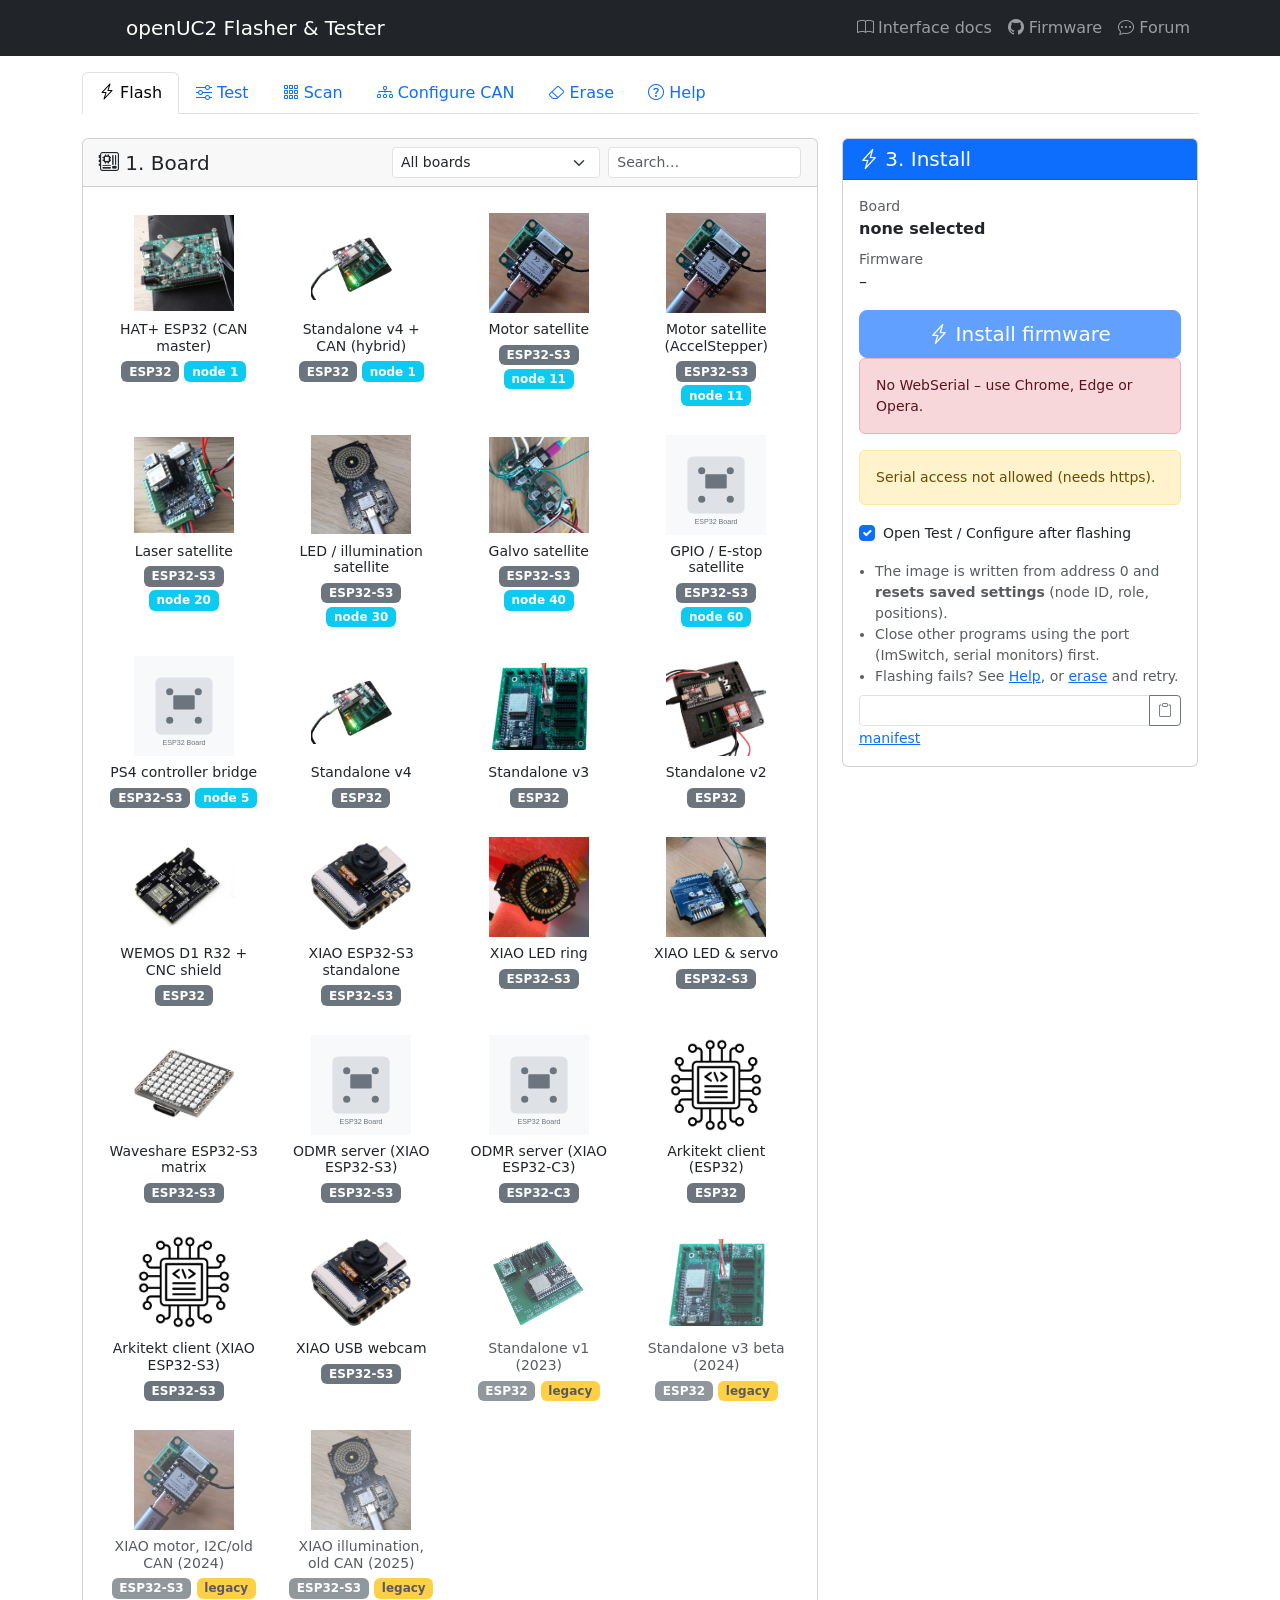
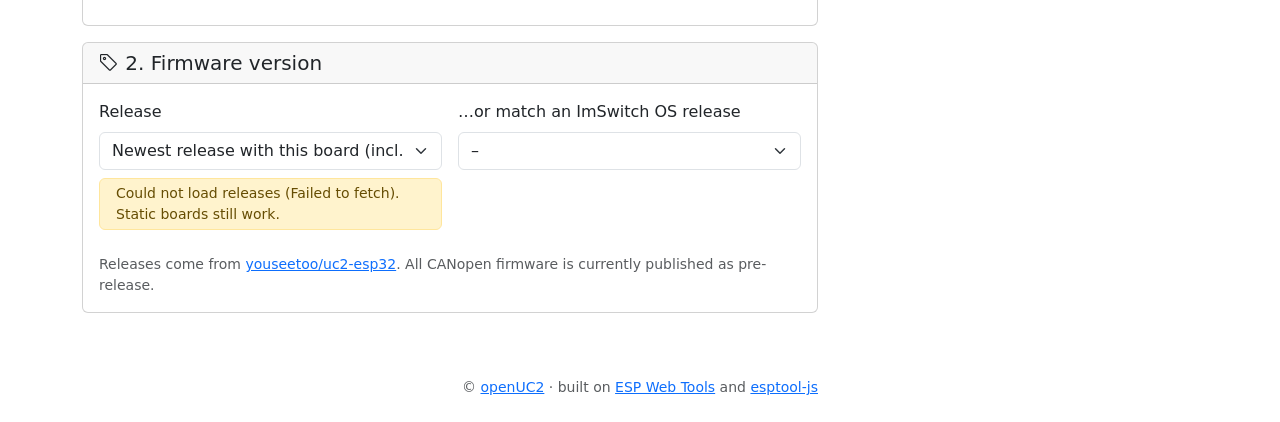
==== index.html @ 7c437701 "add more ui components and buildscript" ====
<!DOCTYPE html>
<html lang="en">
  <head>
    <meta charset="utf-8" />
    <title>UC2 ESP32 Flasher & Tester</title>
    <meta name="description" content="Flash, test and configure UC2 ESP32 boards (standalone, CANopen master and satellites) in the browser." />
    <meta name="viewport" content="width=device-width, initial-scale=1" />
    <link href="https://cdn.jsdelivr.net/npm/bootstrap@5.2.3/dist/css/bootstrap.min.css" rel="stylesheet" />
    <link href="https://cdn.jsdelivr.net/npm/bootstrap-icons@1.10.0/font/bootstrap-icons.css" rel="stylesheet" />
    <link href="css/flasher.css" rel="stylesheet" />

    <!-- ESP Web Tools d(flashing) -->
    <script type="module" src="https://unpkg.com/esp-web-tools@10.0.1/dist/web/install-button.js?module"></script>
    <!-- esptool-js (erase) -->
    <script type="module">
      import * as esptoolJS from 'https://unpkg.com/esptool-js@0.5.0/bundle.js';
      window.Transport = esptoolJS.Transport;
      window.ESPLoader = esptoolJS.ESPLoader;
      window.dispatchEvent(new CustomEvent('esptool-ready'));
    </script>
    <script>
      window.waitForESPTool = (ms = 5000) => new Promise((resolve, reject) => {
        if (window.ESPLoader) return resolve();
        const t = setTimeout(() => reject(new Error('timeout')), ms);
        window.addEventListener('esptool-ready', () => { clearTimeout(t); resolve(); }, { once: true });
      });
    </script>
  </head>
  <body>
    <nav class="navbar navbar-expand-lg navbar-dark bg-dark">
      <div class="container">
        <a class="navbar-brand d-flex align-items-center" href="./">
          <img src="https://docs.openuc2.com/img/Artboard4@4x.png" width="36" alt="" class="me-2" />
          openUC2 Flasher &amp; Tester
        </a>
        <button class="navbar-toggler" type="button" data-bs-toggle="collapse" data-bs-target="#navbarNav" aria-label="Toggle navigation">
          <span class="navbar-toggler-icon"></span>
        </button>
        <div class="collapse navbar-collapse" id="navbarNav">
          <ul class="navbar-nav ms-auto">
            <li class="nav-item"><a class="nav-link" href="https://docs.openuc2.com/dev/sw/interface/" target="_blank"><i class="bi bi-book"></i> Interface docs</a></li>
            <li class="nav-item"><a class="nav-link" href="https://github.com/youseetoo/uc2-esp32" target="_blank"><i class="bi bi-github"></i> Firmware</a></li>
            <li class="nav-item"><a class="nav-link" href="https://openuc2.discourse.group" target="_blank"><i class="bi bi-chat-dots"></i> Forum</a></li>
          </ul>
        </div>
      </div>
    </nav>

    <div class="container my-3">
      <div id="browserWarning" class="alert alert-warning hidden">
        <i class="bi bi-exclamation-triangle"></i> This browser has no WebSerial. Use Chrome, Edge or Opera on a desktop.
      </div>
      <div id="imswitchWarning" class="alert alert-danger hidden"></div>
      <div id="postFlashBanner" class="alert alert-success alert-dismissible hidden">
        <i class="bi bi-check-circle-fill"></i> <strong>Flashed.</strong> Click <em>Connect</em> to test the board or set its CAN node ID.
        <button type="button" class="btn-close" data-bs-dismiss="alert" aria-label="Close"></button>
      </div>

      <ul class="nav nav-tabs" id="mainTabs" role="tablist">
        <li class="nav-item"><button class="nav-link active" id="flash-tab" data-bs-toggle="tab" data-bs-target="#flash-pane" type="button"><i class="bi bi-lightning-charge"></i> Flash</button></li>
        <li class="nav-item server-only"><button class="nav-link" id="microscope-tab" data-bs-toggle="tab" data-bs-target="#microscope-pane" type="button"><i class="bi bi-hdd-network"></i> Microscope</button></li>
        <li class="nav-item"><button class="nav-link" id="test-tab" data-bs-toggle="tab" data-bs-target="#test-pane" type="button"><i class="bi bi-sliders"></i> Test</button></li>
        <li class="nav-item"><button class="nav-link" id="scan-tab" data-bs-toggle="tab" data-bs-target="#scan-pane" type="button"><i class="bi bi-grid-3x3-gap"></i> Scan</button></li>
        <li class="nav-item"><button class="nav-link" id="configure-tab" data-bs-toggle="tab" data-bs-target="#configure-pane" type="button"><i class="bi bi-diagram-3"></i> Configure CAN</button></li>
        <li class="nav-item webserial-only"><button class="nav-link" id="erase-tab" data-bs-toggle="tab" data-bs-target="#erase-pane" type="button"><i class="bi bi-eraser"></i> Erase</button></li>
        <li class="nav-item"><button class="nav-link" id="help-tab" data-bs-toggle="tab" data-bs-target="#help-pane" type="button"><i class="bi bi-question-circle"></i> Help</button></li>
      </ul>

      <div class="tab-content">
        <!-- ═══════════════ FLASH ═══════════════ -->
        <div class="tab-pane fade show active" id="flash-pane" role="tabpanel">
          <div class="row g-4">
            <div class="col-lg-8">
              <div class="card mb-3">
                <div class="card-header d-flex flex-wrap gap-2 align-items-center justify-content-between">
                  <h5 class="mb-0"><i class="bi bi-motherboard"></i> 1. Board</h5>
                  <div class="d-flex gap-2">
                    <select id="boardCategory" class="form-select form-select-sm" aria-label="Category"><option value="all">All boards</option></select>
                    <input type="search" id="boardSearch" class="form-control form-control-sm" placeholder="Search…" aria-label="Search boards" />
                  </div>
                </div>
                <div class="card-body">
                  <div class="row row-cols-2 row-cols-md-3 row-cols-xl-4 g-2" id="boardGrid"></div>
                </div>
              </div>
              <div class="card mb-3 hidden" id="boardInfoCard"><div class="card-body" id="boardInfo"></div></div>
              <div class="card">
                <div class="card-header"><h5 class="mb-0"><i class="bi bi-tag"></i> 2. Firmware version</h5></div>
                <div class="card-body">
                  <div class="row g-3">
                    <div class="col-md-6">
                      <label for="releaseSelect" class="form-label">Release</label>
                      <select id="releaseSelect" class="form-select">
                        <option value="auto">Newest release with this board (incl. pre-releases)</option>
                        <option value="stable">Newest stable release</option>
                      </select>
                      <small id="loadingReleases" class="text-muted"><span class="spinner-border spinner-border-sm"></span> loading releases…</small>
                      <div id="releaseError" class="alert alert-warning py-1 mt-2 small hidden"></div>
                    </div>
                    <div class="col-md-6">
                      <label for="imswitchSelect" class="form-label">…or match an ImSwitch OS release</label>
                      <select id="imswitchSelect" class="form-select"><option value="">–</option></select>
                      <small id="imswitchNote" class="text-muted"></small>
                    </div>
                  </div>
                  <p class="small text-muted mt-2 mb-0">Releases come from <a href="https://github.com/youseetoo/uc2-esp32/releases" target="_blank">youseetoo/uc2-esp32</a>. All CANopen firmware is currently published as pre-release.</p>
                </div>
              </div>
            </div>

            <div class="col-lg-4">
              <div class="card sticky-top" style="top: 1rem">
                <div class="card-header bg-primary text-white"><h5 class="mb-0"><i class="bi bi-lightning-charge"></i> 3. Install</h5></div>
                <div class="card-body">
                  <div class="small text-muted">Board</div>
                  <div id="selectedBoardName" class="fw-bold">none selected</div>
                  <div class="small text-muted mb-2" id="selectedBoardChip"></div>
                  <div class="small text-muted">Firmware</div>
                  <div id="resolvedRelease" class="mb-3">–</div>
                  <div class="server-only">
                    <label for="flashPort" class="form-label small text-muted mb-0">Serial port on the microscope</label>
                    <select id="flashPort" class="form-select form-select-sm mb-2"></select>
                    <div class="form-check small mb-2">
                      <input class="form-check-input" type="checkbox" id="flashErase" />
                      <label class="form-check-label" for="flashErase">Erase the chip first</label>
                    </div>
                    <button id="serverFlashBtn" class="btn btn-primary btn-lg w-100" disabled><i class="bi bi-lightning-charge"></i> Install firmware</button>
                    <div class="progress mt-2" style="height: 6px"><div class="progress-bar" id="serverFlashBar" style="width: 0%"></div></div>
                    <div class="small mt-1 text-break" id="serverFlashMsg"></div>
                  </div>
                  <esp-web-install-button id="installButton" class="webserial-only">
                    <button slot="activate" class="btn btn-primary btn-lg w-100" disabled><i class="bi bi-lightning-charge"></i> Install firmware</button>
                    <span slot="unsupported"><div class="alert alert-danger small">No WebSerial – use Chrome, Edge or Opera.</div></span>
                    <span slot="not-allowed"><div class="alert alert-warning small">Serial access not allowed (needs https).</div></span>
                  </esp-web-install-button>
                  <div id="firmwareWarning" class="alert alert-warning py-2 mt-2 small hidden">
                    <i class="bi bi-exclamation-triangle"></i> This board is not in the selected release. Pick another release or "newest release with this board".
                  </div>
                  <div class="form-check mt-3">
                    <input class="form-check-input" type="checkbox" id="postFlashTest" checked />
                    <label class="form-check-label small" for="postFlashTest">Open Test / Configure after flashing</label>
                  </div>
                  <ul class="small text-muted mt-3 ps-3 mb-2">
                    <li>The image is written from address 0 and <strong>resets saved settings</strong> (node ID, role, positions).</li>
                    <li>Close other programs using the port (ImSwitch, serial monitors) first.</li>
                    <li>Flashing fails? See <a href="#" data-goto="help">Help</a>, or <a href="#" data-goto="erase">erase</a> and retry.</li>
                  </ul>
                  <div class="input-group input-group-sm">
                    <input type="text" class="form-control" id="directLink" readonly aria-label="Direct link" />
                    <button class="btn btn-outline-secondary" type="button" id="copyLinkBtn" title="Copy link"><i class="bi bi-clipboard"></i></button>
                  </div>
                  <a id="manifestLink" href="#" target="_blank" class="small">manifest</a>
                </div>
              </div>
            </div>
          </div>
        </div>

        <!-- ═══════════════ MICROSCOPE (served by server/server.py only) ═══════════════ -->
        <div class="tab-pane fade" id="microscope-pane" role="tabpanel">
          <div class="row g-4">
            <div class="col-lg-7">
              <div class="card mb-3">
                <div class="card-header"><h5 class="mb-0"><i class="bi bi-box-seam"></i> Firmware source</h5></div>
                <div class="card-body">
                  <p class="mb-2">Images come from <strong id="mSource">–</strong></p>
                  <div class="d-flex flex-wrap gap-2 align-items-center">
                    <button class="btn btn-sm btn-outline-primary" id="mUsePallet">Firmware pallet on the microscope</button>
                    <span class="text-muted small">or</span>
                    <select id="mRelease" class="form-select form-select-sm" style="max-width: 260px" aria-label="GitHub release"><option value="latest">latest GitHub release</option></select>
                    <button class="btn btn-sm btn-outline-primary" id="mUseRelease">Use release</button>
                  </div>
                  <div class="small mt-2" id="mSourceMsg"></div>
                  <details class="mt-2"><summary class="small">Images (<span id="mFileCount">–</span>)</summary>
                    <div class="table-responsive"><table class="table table-sm small mb-0"><tbody id="mFiles"></tbody></table></div>
                  </details>
                </div>
              </div>

              <div class="card mb-3">
                <div class="card-header"><h5 class="mb-0"><i class="bi bi-arrow-repeat"></i> All boards — check and update</h5></div>
                <div class="card-body">
                  <div class="d-flex flex-wrap gap-2 align-items-center mb-2">
                    <button class="btn btn-sm btn-primary" id="mCheck" data-needs-conn>Check boards</button>
                    <div class="form-check small"><input class="form-check-input" type="checkbox" id="mProbeRange" /><label class="form-check-label" for="mProbeRange">probe ids 1–127 (unrouted boards)</label></div>
                  </div>
                  <div class="small mb-2" id="mCheckMsg">Connect to the CAN master (HAT) first.</div>
                  <div class="table-responsive"><table class="table table-sm small">
                    <thead><tr><th></th><th>Link</th><th>Node</th><th>Type</th><th>Installed</th><th>Available</th><th>Status</th></tr></thead>
                    <tbody id="mBoards"></tbody>
                  </table></div>
                  <div class="d-flex flex-wrap gap-2 align-items-center">
                    <button class="btn btn-sm btn-primary" id="mUpdate">Update selected</button>
                    <button class="btn btn-sm btn-outline-secondary" id="mUpdateCancel">Cancel after current board</button>
                  </div>
                  <div class="small mt-2" id="mUpdateMsg"></div>
                  <div class="table-responsive"><table class="table table-sm small mb-0"><tbody id="mSteps"></tbody></table></div>
                  <p class="small text-muted mt-2 mb-0">CAN nodes first, the USB master last. A board counts as updated only when it reports the new version. Updated motors must be homed again.</p>
                </div>
              </div>

              <div class="card">
                <div class="card-header"><h5 class="mb-0"><i class="bi bi-diagram-3"></i> One CAN node</h5></div>
                <div class="card-body">
                  <div class="d-flex flex-wrap gap-2 align-items-center">
                    <label for="mOtaId" class="small">Node</label>
                    <input type="number" id="mOtaId" class="form-control form-control-sm" style="max-width: 90px" min="1" max="127" />
                    <select id="mOtaFile" class="form-select form-select-sm" style="max-width: 360px" aria-label="Image"><option value="">its own image</option></select>
                    <button class="btn btn-sm btn-primary" id="mOta" data-needs-conn>Flash over CAN</button>
                    <button class="btn btn-sm btn-outline-secondary" id="mOtaCancel">Cancel</button>
                  </div>
                  <div class="progress mt-2" style="height: 6px"><div class="progress-bar" id="mOtaBar" style="width: 0%"></div></div>
                  <div class="small mt-1" id="mOtaMsg"></div>
                </div>
              </div>
            </div>
            <div class="col-lg-5">
              <div class="console-slot mb-3"></div>
              <div class="card">
                <div class="card-header"><h6 class="mb-0">Microscope log</h6></div>
                <div class="card-body p-0"><div class="console-output" id="serverLog" style="max-height: 300px"></div></div>
              </div>
            </div>
          </div>
        </div>

        <!-- ═══════════════ TEST ═══════════════ -->
        <div class="tab-pane fade" id="test-pane" role="tabpanel">
          <div class="row g-4">
            <div class="col-lg-7">
              <div class="card mb-3">
                <div class="card-header"><h5 class="mb-0"><i class="bi bi-info-circle"></i> Board</h5></div>
                <div class="card-body d-flex flex-wrap gap-2">
                  <button class="btn btn-sm btn-outline-primary" id="btnState" data-needs-conn>State / version</button>
                  <button class="btn btn-sm btn-outline-primary" id="btnModules" data-needs-conn>Modules</button>
                  <button class="btn btn-sm btn-outline-primary" id="btnMotorGet" data-needs-conn>Positions</button>
                  <button class="btn btn-sm btn-outline-success" id="btnEnable" data-needs-conn>Drivers on</button>
                  <button class="btn btn-sm btn-outline-secondary" id="btnDisable" data-needs-conn>Drivers off</button>
                  <button class="btn btn-sm btn-outline-secondary" id="btnAutoEnable" data-needs-conn>Auto-enable</button>
                  <button class="btn btn-sm btn-outline-success" id="btnPowerOn" data-needs-conn title="HAT+ only">CAN bus power on</button>
                  <button class="btn btn-sm btn-outline-danger" id="btnPowerOff" data-needs-conn title="HAT+ only">CAN bus power off</button>
                  <button class="btn btn-sm btn-outline-primary" id="btnBtScan" data-needs-conn><i class="bi bi-bluetooth"></i> Pair PS4</button>
                  <button class="btn btn-sm btn-outline-danger" id="btnRestart" data-needs-conn>Reboot</button>
                </div>
              </div>

              <div class="card mb-3">
                <div class="card-header"><h5 class="mb-0"><i class="bi bi-arrows-move"></i> Motors</h5></div>
                <div class="card-body">
                  <div class="row g-2 mb-2 small">
                    <div class="col-4"><label class="form-label mb-0" for="motorSpeed">Speed (steps/s)</label><input type="number" class="form-control form-control-sm" id="motorSpeed" value="20000" /></div>
                    <div class="col-4"><label class="form-label mb-0" for="motorAccel">Acceleration (0 = keep)</label><input type="number" class="form-control form-control-sm" id="motorAccel" value="0" /></div>
                    <div class="col-4"><label class="form-label mb-0" for="jogSpeed">Jog speed</label><input type="number" class="form-control form-control-sm" id="jogSpeed" value="5000" /></div>
                  </div>
                  <div class="form-check form-switch small mb-1">
                    <input class="form-check-input" type="checkbox" id="showExtIds" />
                    <label class="form-check-label" for="showExtIds">show CAN ids: motors 4–7, lasers 5–7 (e.g. standalone v4 satellite)</label>
                  </div>
                  <div class="table-responsive">
                    <table class="table table-sm mb-2">
                      <thead class="small"><tr><th>Axis</th><th>Steps</th><th>Move</th><th>Jog</th><th>Stop / home</th><th>Position</th></tr></thead>
                      <tbody id="motorRows"></tbody>
                    </table>
                  </div>
                  <details>
                    <summary class="small">Homing parameters</summary>
                    <div class="row g-2 mt-1 small">
                      <div class="col-4"><label class="form-label mb-0" for="homeTimeout">Timeout (ms)</label><input type="number" class="form-control form-control-sm" id="homeTimeout" value="20000" /></div>
                      <div class="col-4"><label class="form-label mb-0" for="homeSpeed">Speed</label><input type="number" class="form-control form-control-sm" id="homeSpeed" value="15000" /></div>
                      <div class="col-4"><label class="form-label mb-0" for="homeDirection">Direction</label>
                        <select class="form-select form-select-sm" id="homeDirection"><option value="-1">−1</option><option value="1">+1</option></select></div>
                      <div class="col-4"><label class="form-label mb-0" for="homePolarity">Endstop</label>
                        <select class="form-select form-select-sm" id="homePolarity"><option value="-1">keep configured</option><option value="0">normally open</option><option value="1">normally closed</option></select></div>
                      <div class="col-4"><label class="form-label mb-0" for="homeRelease">Release steps (CAN axes)</label><input type="number" class="form-control form-control-sm" id="homeRelease" value="0" /></div>
                      <div class="col-4 d-flex align-items-end"><div class="form-check"><input class="form-check-input" type="checkbox" id="homeHard" /><label class="form-check-label" for="homeHard">Hard homing</label></div></div>
                    </div>
                  </details>
                </div>
              </div>

              <div class="card mb-3">
                <div class="card-header d-flex justify-content-between align-items-center">
                  <h5 class="mb-0"><i class="bi bi-brightness-high"></i> Lasers (<code>/laser_act</code>)</h5>
                  <div class="input-group input-group-sm" style="max-width: 190px">
                    <span class="input-group-text">max</span>
                    <select class="form-select" id="laserMax"><option value="1023">1023 (local)</option><option value="65535">65535 (CAN)</option></select>
                  </div>
                </div>
                <div class="card-body" id="laserRows"></div>
              </div>

              <div class="card mb-3">
                <div class="card-header"><h5 class="mb-0"><i class="bi bi-grid-3x3"></i> LED array (<code>/ledarr_act</code>)</h5></div>
                <div class="card-body">
                  <div class="d-flex flex-wrap gap-2 align-items-center mb-2">
                    <input type="color" class="form-control form-control-color" id="ledColor" value="#ffffff" title="Colour" />
                    <button class="btn btn-sm btn-success" id="ledFill" data-needs-conn>Fill</button>
                    <button class="btn btn-sm btn-outline-danger" id="ledOff" data-needs-conn>Off</button>
                    <button class="btn btn-sm btn-outline-primary" data-led-half="left" data-needs-conn>Left</button>
                    <button class="btn btn-sm btn-outline-primary" data-led-half="right" data-needs-conn>Right</button>
                    <button class="btn btn-sm btn-outline-primary" data-led-half="top" data-needs-conn>Top</button>
                    <button class="btn btn-sm btn-outline-primary" data-led-half="bottom" data-needs-conn>Bottom</button>
                    <div class="input-group input-group-sm" style="max-width: 160px">
                      <span class="input-group-text">ring r</span>
                      <input type="number" class="form-control" id="ledRadius" value="3" min="1" max="8" />
                      <button class="btn btn-outline-info" id="ledRing" data-needs-conn>Ring</button>
                    </div>
                  </div>
                  <div class="small text-muted mb-1">Single pixels (8×8)</div>
                  <div class="led-matrix-grid" id="ledMatrix"></div>
                </div>
              </div>

              <div class="card mb-3">
                <div class="card-header"><h5 class="mb-0"><i class="bi bi-cpu"></i> TMC2209 (<code>/tmc_act</code>)</h5></div>
                <div class="card-body">
                  <div class="row g-2 small">
                    <div class="col-3"><label class="form-label mb-0" for="tmcAxis">Driver</label>
                      <select class="form-select form-select-sm" id="tmcAxis"><option value="0">0 / A</option><option value="1" selected>1 / X</option><option value="2">2 / Y</option><option value="3">3 / Z</option></select></div>
                    <div class="col-3"><label class="form-label mb-0" for="tmcMsteps">Microsteps</label><input type="number" class="form-control form-control-sm" id="tmcMsteps" value="16" /></div>
                    <div class="col-3"><label class="form-label mb-0" for="tmcRms">RMS current (mA)</label><input type="number" class="form-control form-control-sm" id="tmcRms" value="600" /></div>
                    <div class="col-3"><label class="form-label mb-0" for="tmcSgthrs">SGTHRS</label><input type="number" class="form-control form-control-sm" id="tmcSgthrs" value="0" /></div>
                    <div class="col-3"><label class="form-label mb-0" for="tmcSemin">SEMIN</label><input type="number" class="form-control form-control-sm" id="tmcSemin" value="0" /></div>
                    <div class="col-3"><label class="form-label mb-0" for="tmcSemax">SEMAX</label><input type="number" class="form-control form-control-sm" id="tmcSemax" value="0" /></div>
                    <div class="col-3"><label class="form-label mb-0" for="tmcBlank">Blank time</label><input type="number" class="form-control form-control-sm" id="tmcBlank" value="0" /></div>
                    <div class="col-3"><label class="form-label mb-0" for="tmcToff">TOFF</label><input type="number" class="form-control form-control-sm" id="tmcToff" value="0" /></div>
                  </div>
                  <div class="small text-muted mt-1">0 = keep current value. Read-back works only for drivers on this board.</div>
                  <button class="btn btn-sm btn-primary mt-2" id="tmcSet" data-needs-conn>Apply</button>
                  <button class="btn btn-sm btn-outline-primary mt-2" id="tmcGet" data-needs-conn>Read</button>
                </div>
              </div>
            </div>
            <div class="col-lg-5"><div class="console-slot sticky-top" style="top: 1rem"></div></div>
          </div>
        </div>

        <!-- ═══════════════ SCAN ═══════════════ -->
        <div class="tab-pane fade" id="scan-pane" role="tabpanel">
          <div class="row g-4">
            <div class="col-lg-7">
              <div class="card mb-3">
                <div class="card-header">
                  <fieldset class="d-flex flex-wrap gap-2 align-items-center">
                    <h5 class="mb-0 me-auto"><i class="bi bi-camera-video"></i> Camera</h5>
                    <select id="scanCamera" class="form-select form-select-sm w-auto" style="max-width: 240px" aria-label="Camera"></select>
                    <select id="scanRes" class="form-select form-select-sm w-auto" aria-label="Resolution">
                      <option>640x480</option><option selected>1280x720</option><option>1920x1080</option><option>2592x1944</option><option>3840x2160</option>
                    </select>
                    <button class="btn btn-sm btn-primary" id="scanCamBtn"><i class="bi bi-camera-video"></i> Start</button>
                  </fieldset>
                </div>
                <div class="card-body p-2">
                  <video id="scanVideo" class="w-100 d-block bg-dark" muted playsinline></video>
                  <div class="small text-muted mt-1" id="scanCamInfo">Pick the USB camera and click Start. Camera names appear once the browser may use a camera.</div>
                </div>
              </div>
              <div class="card mb-3">
                <div class="card-header d-flex align-items-center">
                  <h5 class="mb-0 me-auto"><i class="bi bi-grid-3x3-gap"></i> Mosaic</h5>
                  <button class="btn btn-sm btn-outline-primary" id="scanSavePng"><i class="bi bi-download"></i> PNG</button>
                </div>
                <div class="card-body p-2">
                  <canvas id="scanMosaic" class="w-100 d-block bg-dark" width="0" height="0" style="max-height: 70vh; object-fit: contain"></canvas>
                  <div class="small text-muted mt-1">Tiles placed at their stage positions, no image registration. Changing the pixel size or orientation re-places the last scan, so you can tune them until the seams match.</div>
                </div>
              </div>
            </div>
            <div class="col-lg-5">
              <div class="card mb-3">
                <div class="card-header"><h5 class="mb-0"><i class="bi bi-arrows-move"></i> Stage &amp; scan</h5></div>
                <div class="card-body">
                  <fieldset id="scanSettings">
                    <div class="row g-2 small">
                      <div class="col-3"><label class="form-label mb-0" for="scanUmX">µm/step X</label><input type="number" class="form-control form-control-sm" id="scanUmX" value="0.3125" step="any" /></div>
                      <div class="col-3"><label class="form-label mb-0" for="scanUmY">µm/step Y</label><input type="number" class="form-control form-control-sm" id="scanUmY" value="0.3125" step="any" /></div>
                      <div class="col-3"><label class="form-label mb-0" for="scanSpeed">Speed (steps/s)</label><input type="number" class="form-control form-control-sm" id="scanSpeed" value="15000" /></div>
                      <div class="col-3"><label class="form-label mb-0" for="scanAccel">Accel. (0 = keep)</label><input type="number" class="form-control form-control-sm" id="scanAccel" value="0" /></div>
                    </div>
                    <div class="form-text mt-0">Stepper ids 1 (X) and 2 (Y). A negative µm/step inverts that axis.</div>

                    <h6 class="mt-3 mb-1">Camera ↔ stage</h6>
                    <div class="row g-2 small align-items-end">
                      <div class="col-4"><label class="form-label mb-0" for="scanPx">Pixel size (µm/px)</label><input type="number" class="form-control form-control-sm" id="scanPx" value="1" step="any" /></div>
                      <div class="col-8">
                        <div class="form-check form-check-inline"><input class="form-check-input" type="checkbox" id="scanSwap" /><label class="form-check-label" for="scanSwap">swap X/Y</label></div>
                        <div class="form-check form-check-inline"><input class="form-check-input" type="checkbox" id="scanFlipX" /><label class="form-check-label" for="scanFlipX">flip image x</label></div>
                        <div class="form-check form-check-inline"><input class="form-check-input" type="checkbox" id="scanFlipY" /><label class="form-check-label" for="scanFlipY">flip image y</label></div>
                      </div>
                    </div>
                    <div class="form-text mt-0">Pixel size in the sample plane. <em>Swap</em>: stage X moves the image up/down. <em>Flip</em>: tiles go to the other side along that image axis.</div>

                    <h6 class="mt-3 mb-1">Jog</h6>
                    <div class="d-flex flex-wrap gap-1 align-items-center small">
                      <div class="input-group input-group-sm" style="max-width: 130px"><input type="number" class="form-control" id="scanJogStep" value="500" aria-label="Jog step" /><span class="input-group-text">µm</span></div>
                      <button class="btn btn-sm btn-outline-success" data-needs-conn data-scan-jog="X-">X−</button>
                      <button class="btn btn-sm btn-outline-success" data-needs-conn data-scan-jog="X+">X+</button>
                      <button class="btn btn-sm btn-outline-success" data-needs-conn data-scan-jog="Y-">Y−</button>
                      <button class="btn btn-sm btn-outline-success" data-needs-conn data-scan-jog="Y+">Y+</button>
                      <span class="font-monospace ms-1" id="scanPos">X 0.0 µm · Y 0.0 µm</span>
                    </div>

                    <h6 class="mt-3 mb-1">Grid, centred on the current position</h6>
                    <div class="row g-2 small">
                      <div class="col-3"><label class="form-label mb-0" for="scanNx">Tiles X</label><input type="number" class="form-control form-control-sm" id="scanNx" value="3" min="1" max="100" /></div>
                      <div class="col-3"><label class="form-label mb-0" for="scanNy">Tiles Y</label><input type="number" class="form-control form-control-sm" id="scanNy" value="3" min="1" max="100" /></div>
                      <div class="col-3"><label class="form-label mb-0" for="scanOverlap">Overlap %</label><input type="number" class="form-control form-control-sm" id="scanOverlap" value="25" min="0" max="90" /></div>
                      <div class="col-3"><label class="form-label mb-0" for="scanSettle" title="Wait after each move before the frame is taken: stage vibration and camera latency">Settle (ms)</label><input type="number" class="form-control form-control-sm" id="scanSettle" value="300" min="0" /></div>
                    </div>
                    <div class="small mt-1">
                      <div class="form-check form-check-inline"><input class="form-check-input" type="checkbox" id="scanSnake" checked /><label class="form-check-label" for="scanSnake">snake</label></div>
                      <div class="form-check form-check-inline"><input class="form-check-input" type="checkbox" id="scanReturn" checked /><label class="form-check-label" for="scanReturn">return to start</label></div>
                    </div>
                    <div class="small text-muted" id="scanInfo"></div>

                    <div class="d-flex flex-wrap gap-2 align-items-center mt-3">
                      <button class="btn btn-sm btn-outline-secondary" id="scanFolderBtn"><i class="bi bi-folder2-open"></i> Save tiles to…</button>
                      <span class="small text-muted" id="scanFolder">tiles are not saved</span>
                    </div>
                    <div class="form-text mt-0">Per scan: <code>tiles/*.jpg</code>, <code>tiles.json</code>, <code>scan.json</code> (ImSwitch ShitScope layout), <code>mosaic.png</code> and <code>tiles/TileConfiguration.txt</code> for Fiji › Stitching › Grid/Collection (positions from file).</div>
                  </fieldset>
                  <div class="d-flex gap-2 align-items-center mt-3">
                    <button class="btn btn-primary" id="scanStart" data-needs-conn><i class="bi bi-play-fill"></i> Start scan</button>
                    <button class="btn btn-outline-danger" id="scanStop" disabled><i class="bi bi-stop-fill"></i> Stop after this tile</button>
                  </div>
                  <div class="progress mt-2" style="height: 6px"><div class="progress-bar" id="scanBar" style="width: 0%"></div></div>
                  <div class="small mt-1" id="scanStatus"></div>
                </div>
              </div>
              <div class="console-slot"></div>
            </div>
          </div>
        </div>

        <!-- ═══════════════ CONFIGURE CAN ═══════════════ -->
        <div class="tab-pane fade" id="configure-pane" role="tabpanel">
          <div class="row g-4">
            <div class="col-lg-7">
              <div class="card mb-3">
                <div class="card-header"><h5 class="mb-0"><i class="bi bi-usb-symbol"></i> Connected board</h5></div>
                <div class="card-body">
                  <button class="btn btn-sm btn-outline-primary" id="canRead" data-needs-conn>Read node ID &amp; role</button>
                  <div class="small mt-2"><span id="ownInfo" class="font-monospace">–</span><br /><span id="ownPindef" class="text-muted"></span></div>
                  <hr />
                  <h6>Set this board's node ID</h6>
                  <p class="small text-muted mb-2">For a satellite connected through <strong>its own USB</strong>. Saved in NVS, active immediately. Masters stay at 1.</p>
                  <div class="d-flex flex-wrap gap-1 mb-2" id="nodePresets"></div>
                  <div class="input-group input-group-sm" style="max-width: 260px">
                    <span class="input-group-text">node</span>
                    <input type="number" class="form-control" id="ownNodeId" min="1" max="127" placeholder="1–127" />
                    <button class="btn btn-primary" id="setOwnNodeBtn" data-needs-conn>Set</button>
                  </div>
                  <hr />
                  <h6>Role of this board</h6>
                  <p class="small text-muted mb-2">Saved in NVS, active after the reboot. A standalone v4 becomes a CAN satellite (suggested node 14) that the HAT+ drives.</p>
                  <div class="input-group input-group-sm" style="max-width: 440px">
                    <select class="form-select" id="roleSelect" aria-label="Role">
                      <option value="2">Satellite</option><option value="1">Master</option><option value="0">Standalone</option>
                    </select>
                    <span class="input-group-text">node</span>
                    <input type="number" class="form-control" id="roleNode" value="14" min="1" max="127" />
                    <button class="btn btn-warning" id="roleBtn" data-needs-conn>Save &amp; reboot</button>
                  </div>
                </div>
              </div>

              <div class="card mb-3">
                <div class="card-header d-flex justify-content-between align-items-center">
                  <h5 class="mb-0"><i class="bi bi-diagram-3"></i> Bus (through a master)</h5>
                  <span class="small text-muted" id="scanCount"></span>
                </div>
                <div class="card-body">
                  <div class="d-flex flex-wrap gap-2 align-items-center mb-2">
                    <button class="btn btn-sm btn-primary" id="scanBtn" data-needs-conn><i class="bi bi-radar"></i> Scan</button>
                    <div class="form-check"><input class="form-check-input" type="checkbox" id="probeRange" /><label class="form-check-label small" for="probeRange">probe all IDs (slow)</label></div>
                  </div>
                  <div class="table-responsive">
                    <table class="table table-sm small" id="scanTable">
                      <thead><tr><th>Node</th><th>Type</th><th>Status</th><th>Firmware</th><th>Image</th><th>MAC</th><th></th></tr></thead>
                      <tbody></tbody>
                    </table>
                  </div>
                  <h6 class="mt-3">Change a satellite's node ID</h6>
                  <p class="small text-muted mb-2">Only one node may have the old ID while doing this.</p>
                  <div class="input-group input-group-sm" style="max-width: 360px">
                    <span class="input-group-text">from</span><input type="number" class="form-control" id="remoteTarget" value="11" min="1" max="127" />
                    <span class="input-group-text">to</span><input type="number" class="form-control" id="remoteNew" value="12" min="1" max="127" />
                    <button class="btn btn-primary" id="remoteIdBtn" data-needs-conn>Apply</button>
                  </div>
                </div>
              </div>

              <div class="card mb-3">
                <div class="card-header d-flex justify-content-between align-items-center">
                  <h5 class="mb-0"><i class="bi bi-signpost-split"></i> Routing (on a master)</h5>
                  <button class="btn btn-sm btn-outline-primary" id="routeBtn" data-needs-conn>Read table</button>
                </div>
                <div class="card-body">
                  <p class="small text-muted mb-2">Where each device id goes: a <em>local</em> pin, a CAN node (<em>remote</em>, node + sub-axis), or <em>off</em>. A motor route also sets homing and TMC of that axis. <em>Saved</em> routes survive reboots.</p>
                  <div class="table-responsive" style="max-height: 260px">
                    <table class="table table-sm small" id="routeTable">
                      <thead><tr><th>Type</th><th>Id</th><th>Where</th><th>Node</th><th>Sub</th><th></th></tr></thead>
                      <tbody></tbody>
                    </table>
                  </div>
                  <h6 class="mt-2">Set one route</h6>
                  <div class="row g-2 small align-items-end">
                    <div class="col-3"><label class="form-label mb-0" for="rtType">Type</label>
                      <select class="form-select form-select-sm" id="rtType"><option>MOTOR</option><option>LASER</option><option>LED</option><option>GALVO</option><option>HOME</option><option>TMC</option></select></div>
                    <div class="col-2"><label class="form-label mb-0" for="rtId">Id</label><input type="number" class="form-control form-control-sm" id="rtId" value="4" min="0" max="63" /></div>
                    <div class="col-3"><label class="form-label mb-0" for="rtWhere">Where</label>
                      <select class="form-select form-select-sm" id="rtWhere"><option>REMOTE</option><option>LOCAL</option><option>OFF</option></select></div>
                    <div class="col-2"><label class="form-label mb-0" for="rtNode">Node</label><input type="number" class="form-control form-control-sm" id="rtNode" value="14" min="1" max="127" /></div>
                    <div class="col-2"><label class="form-label mb-0" for="rtSub">Sub</label><input type="number" class="form-control form-control-sm" id="rtSub" value="0" min="0" max="3" /></div>
                    <div class="col-6"><div class="form-check"><input class="form-check-input" type="checkbox" id="rtPersist" checked /><label class="form-check-label" for="rtPersist">save (survives reboot)</label></div></div>
                    <div class="col-6 text-end"><button class="btn btn-sm btn-primary" id="rtSetBtn" data-needs-conn>Set route</button></div>
                  </div>
                  <h6 class="mt-3">Standalone v4 as satellite</h6>
                  <p class="small text-muted mb-2">Saves routes for its four axes (A X Y Z) and its lasers 1–3. Motor satellites 10–13 keep stepperid 0–3.</p>
                  <div class="input-group input-group-sm mb-2" style="max-width: 520px">
                    <span class="input-group-text">node</span><input type="number" class="form-control" id="maNode" value="14" min="1" max="127" />
                    <span class="input-group-text">motors from</span><input type="number" class="form-control" id="maMotorBase" value="4" min="0" max="60" />
                    <span class="input-group-text">lasers from</span><input type="number" class="form-control" id="maLaserBase" value="5" min="0" max="61" />
                    <button class="btn btn-primary" id="maApplyBtn" data-needs-conn>Apply</button>
                  </div>
                  <button class="btn btn-sm btn-outline-danger" id="rtResetBtn" data-needs-conn>Reset routes to build defaults</button>
                </div>
              </div>

              <div class="card mb-3">
                <div class="card-header"><h5 class="mb-0"><i class="bi bi-braces"></i> Raw SDO</h5></div>
                <div class="card-body">
                  <div class="row g-2 small">
                    <div class="col-2"><label class="form-label mb-0" for="sdoNode">Node</label><input type="number" class="form-control form-control-sm" id="sdoNode" value="11" /></div>
                    <div class="col-3"><label class="form-label mb-0" for="sdoIndex">Index</label><input type="text" class="form-control form-control-sm" id="sdoIndex" value="0x2001" /></div>
                    <div class="col-2"><label class="form-label mb-0" for="sdoSub">Sub</label><input type="number" class="form-control form-control-sm" id="sdoSub" value="2" /></div>
                    <div class="col-2"><label class="form-label mb-0" for="sdoType">Type</label>
                      <select class="form-select form-select-sm" id="sdoType"><option>u8</option><option>u16</option><option>u32</option><option selected>i32</option></select></div>
                    <div class="col-3"><label class="form-label mb-0" for="sdoOp">Op</label>
                      <select class="form-select form-select-sm" id="sdoOp"><option value="r">read</option><option value="w">write</option></select></div>
                    <div class="col-4"><label class="form-label mb-0" for="sdoValue">Value (write)</label><input type="number" class="form-control form-control-sm" id="sdoValue" value="0" /></div>
                    <div class="col-3 d-flex align-items-end"><button class="btn btn-sm btn-primary" id="sdoBtn" data-needs-conn>Send</button></div>
                  </div>
                  <div class="small text-muted mt-1">Objects: <a href="https://docs.openuc2.com/dev/sw/interface/reference/canopen-object-dictionary" target="_blank">CANopen object dictionary</a>. Expedited (≤ 4 bytes) only.</div>
                </div>
              </div>
            </div>
            <div class="col-lg-5"><div class="console-slot sticky-top" style="top: 1rem"></div></div>
          </div>
        </div>

        <!-- ═══════════════ ERASE ═══════════════ -->
        <div class="tab-pane fade" id="erase-pane" role="tabpanel">
          <div class="row justify-content-center">
            <div class="col-lg-8">
              <div class="card">
                <div class="card-header bg-danger text-white"><h5 class="mb-0"><i class="bi bi-exclamation-triangle"></i> Erase flash</h5></div>
                <div class="card-body">
                  <div class="form-check">
                    <input class="form-check-input" type="radio" name="eraseType" id="eraseNvs" value="nvs" checked />
                    <label class="form-check-label" for="eraseNvs"><strong>Settings only</strong> – erase the NVS partition (node ID, role, saved positions). Firmware stays.</label>
                  </div>
                  <div class="form-check mb-3">
                    <input class="form-check-input" type="radio" name="eraseType" id="eraseAll" value="all" />
                    <label class="form-check-label" for="eraseAll"><strong>Everything</strong> – blank chip. Flash a firmware afterwards.</label>
                  </div>
                  <button id="eraseFlashBtn" class="btn btn-danger"><i class="bi bi-eraser"></i> Erase</button>
                  <div id="eraseProgress" class="mt-3 hidden">
                    <div class="progress mb-1"><div class="progress-bar progress-bar-striped progress-bar-animated bg-danger" id="eraseProgressBar" style="width: 0%"></div></div>
                    <p class="small mb-0" id="eraseStatus"></p>
                  </div>
                  <div class="console-output mt-3" id="eraseConsole" style="max-height: 220px"></div>
                </div>
              </div>
            </div>
          </div>
        </div>

        <!-- ═══════════════ HELP ═══════════════ -->
        <div class="tab-pane fade" id="help-pane" role="tabpanel">
          <div class="row g-4">
            <div class="col-lg-8">
              <h5>Drivers</h5>
              <p>ESP32 DevKit boards (standalone, HAT+ USB-C) use a <strong>CP2102</strong> or <strong>CH340</strong> USB-UART chip:
                <a href="https://www.silabs.com/developer-tools/usb-to-uart-bridge-vcp-drivers" target="_blank">CP210x driver</a> ·
                <a href="https://www.wch.cn/downloads/CH341SER_EXE.html" target="_blank">CH340 driver</a>.
                XIAO ESP32-S3 boards use native USB and need no driver.</p>
              <h5>Boot mode</h5>
              <ul>
                <li><strong>ESP32:</strong> hold BOOT, tap RESET (EN), release BOOT.</li>
                <li><strong>XIAO ESP32-S3:</strong> hold BOOT while plugging in USB.</li>
              </ul>
              <h5>Common problems</h5>
              <ul>
                <li><strong>No port in the list:</strong> charge-only cable, missing driver, or the port is open in ImSwitch / another tab.</li>
                <li><strong>Flashing stops halfway:</strong> enter boot mode manually, or erase everything and retry.</li>
                <li><strong>Test tab shows only garbage:</strong> wrong baud rate – 921600 for the HAT+ master, 115200 for standalone boards.</li>
                <li><strong>CAN satellite not found in a scan:</strong> check bus power, 120 Ω termination at both bus ends, and that no two boards share a node ID.</li>
                <li><strong>Unplugged during flashing:</strong> reconnect and flash again.</li>
              </ul>
              <h5>Serial protocol</h5>
              <p>One compact JSON object per line, e.g. <code>{"task":"/state_get","qid":1}</code>. Replies are framed by <code>++</code> / <code>--</code>; everything else is log output.
                Reference: <a href="https://docs.openuc2.com/dev/sw/interface/reference/serial-commands" target="_blank">serial commands</a> ·
                <a href="https://docs.openuc2.com/dev/sw/interface/reference/boards-and-node-ids" target="_blank">boards &amp; node IDs</a> ·
                <a href="https://docs.openuc2.com/dev/sw/interface/how-to/update-firmware-over-can" target="_blank">update satellites over CAN</a> ·
                <a href="https://docs.openuc2.com/dev/sw/interface/how-to/standalone-v4-as-satellite" target="_blank">standalone v4 as satellite</a>.</p>
            </div>
            <div class="col-lg-4">
              <h5>Camera software</h5>
              <ul>
                <li><a href="https://openuc2.github.io/docs/ImSwitch/DahengCamera/" target="_blank">Daheng setup</a></li>
                <li><a href="https://openuc2.github.io/docs/Toolboxes/DiscoveryInterferometer/SoftwareTutorial/#install-mvs-app-for-camera-utilization" target="_blank">HIK MVS setup</a></li>
              </ul>
              <h5>Source</h5>
              <ul>
                <li><a href="https://github.com/youseetoo/uc2-esp32" target="_blank">Firmware (PlatformIO)</a></li>
                <li><a href="https://github.com/youseetoo/uc2-esp32-binaries" target="_blank">Published images</a></li>
                <li><a href="https://github.com/openUC2/UC2-REST" target="_blank">Python client uc2rest</a></li>
              </ul>
            </div>
          </div>
        </div>
      </div>

      <!-- Shared serial console: moved into the console slot of the active tab -->
      <div id="consoleHolder" class="hidden"><div class="card" id="consoleCard">
        <div class="card-header">
          <div class="d-flex flex-wrap gap-2 align-items-center">
            <select id="connMode" class="form-select form-select-sm server-available" style="max-width: 200px" aria-label="Where the board is">
              <option value="server">Board on the microscope</option>
              <option value="webserial">Board on this computer</option>
            </select>
            <select id="serverPort" class="form-select form-select-sm server-only" style="max-width: 220px" aria-label="Serial port on the microscope"></select>
            <button class="btn btn-sm btn-primary" id="connectBtn" data-conn-btn><i class="bi bi-plug"></i> Connect</button>
            <span class="badge bg-secondary" data-conn-status>Disconnected</span>
            <select id="baudRate" class="form-select form-select-sm" style="max-width: 130px" aria-label="Baud rate">
              <option value="115200">115200</option><option value="921600">921600</option><option value="500000">500000</option>><option value="9600">9600</option>
            </select>
            <div class="form-check ms-auto"><input class="form-check-input" type="checkbox" id="showLogs" checked /><label class="form-check-label small" for="showLogs">logs</label></div>
            <button class="btn btn-sm btn-outline-secondary" id="clearConsoleBtn" title="Clear"><i class="bi bi-trash"></i></button>
          </div>
        </div>
        <div class="card-body p-0"><div class="console-output" id="consoleOutput" style="min-height: 360px; max-height: 60vh"></div></div>
        <div class="card-footer">
          <div class="input-group input-group-sm">
            <select class="form-select" id="commandExamples" style="max-width: 120px" aria-label="Examples"><option value="">examples</option></select>
            <input type="text" class="form-control font-monospace" id="customCommand" placeholder='{"task":"/state_get"}' aria-label="JSON command" />
            <button class="btn btn-primary" id="sendCommandBtn" data-needs-conn><i class="bi bi-send"></i></button>
          </div>
        </div>
      </div></div>
    </div>

    <footer class="text-center text-muted small py-4">
      © <a href="https://openuc2.com" target="_blank">openUC2</a> · built on
      <a href="https://github.com/esphome/esp-web-tools" target="_blank">ESP Web Tools</a> and
      <a href="https://github.com/espressif/esptool-js" target="_blank">esptool-js</a>
    </footer>

    <script src="https://cdn.jsdelivr.net/npm/bootstrap@5.2.3/dist/js/bootstrap.bundle.min.js"></script>
    <script type="module" src="js/flasher/app.js"></script>
  </body>
</html>
---- css/flasher.css ----
/* UC2 Flasher Styles */
:root {
  --uc2-primary: #0d6efd;
  --uc2-success: #198754;
  --uc2-warning: #ffc107;
  --uc2-danger: #dc3545;
}

/* Board selection styling */
.board-card {
  cursor: pointer;
  transition: all 0.2s ease;
  border: 2px solid transparent;
}
.board-card:hover {
  border-color: var(--uc2-primary);
  transform: translateY(-2px);
}
.board-card.selected {
  border-color: var(--uc2-primary);
  background-color: rgba(13, 110, 253, 0.1);
}
.board-img {
  width: 100px;
  height: 100px;
  object-fit: contain;
}

/* Console output styling */
.console-output {
  background-color: #1e1e1e;
  color: #d4d4d4;
  font-family: 'Consolas', 'Monaco', monospace;
  font-size: 12px;
  padding: 1rem;
  border-radius: 4px;
  max-height: 300px;
  overflow-y: auto;
  white-space: pre-wrap;
  word-break: break-all;
}
.console-output .success { color: #4ec9b0; }
.console-output .error { color: #f14c4c; }
.console-output .warning { color: #cca700; }
.console-output .info { color: #3794ff; }
.console-output .log { color: #8a8a8a; }
.console-output .sent { color: #c586c0; }

/* Progress indicator */
.progress-step {
  display: flex;
  align-items: center;
  padding: 0.5rem;
  border-radius: 4px;
  margin-bottom: 0.5rem;
}
.progress-step.active {
  background-color: rgba(13, 110, 253, 0.1);
}
.progress-step.completed {
  background-color: rgba(25, 135, 84, 0.1);
}
.progress-step .step-icon {
  width: 24px;
  height: 24px;
  border-radius: 50%;
  display: flex;
  align-items: center;
  justify-content: center;
  margin-right: 0.75rem;
  font-size: 12px;
}
.progress-step.pending .step-icon {
  background-color: #6c757d;
  color: white;
}
.progress-step.active .step-icon {
  background-color: var(--uc2-primary);
  color: white;
}
.progress-step.completed .step-icon {
  background-color: var(--uc2-success);
  color: white;
}

/* CAN ID configuration */
.can-preset {
  cursor: pointer;
  padding: 0.5rem 1rem;
  border: 1px solid #dee2e6;
  border-radius: 4px;
  margin: 0.25rem;
  transition: all 0.2s;
}
.can-preset:hover {
  border-color: var(--uc2-primary);
}
.can-preset.selected {
  border-color: var(--uc2-primary);
  background-color: rgba(13, 110, 253, 0.1);
}

/* Version badge */
.version-badge {
  font-size: 0.75rem;
  padding: 0.25rem 0.5rem;
}

/* Tab content padding */
.tab-pane {
  padding: 1.5rem 0;
}

/* Loading spinner */
.loading-overlay {
  position: fixed;
  top: 0;
  left: 0;
  width: 100%;
  height: 100%;
  background-color: rgba(0, 0, 0, 0.5);
  display: flex;
  align-items: center;
  justify-content: center;
  z-index: 9999;
}

/* Hide by default */
.hidden { display: none !important; }

/* LED matrix grid */
.led-matrix-grid {
  display: grid;
  grid-template-columns: repeat(8, 1fr);
  gap: 2px;
}
.led-matrix-grid .btn {
  padding: 2px 4px;
  font-size: 0.6rem;
  min-width: 0;
}

/* Light source slider row */
.light-channel-row {
  display: flex;
  align-items: center;
  gap: 0.5rem;
  margin-bottom: 0.5rem;
}
.light-channel-row .form-range {
  flex: 1;
}

/* Served by server/server.py: the board sits on the microscope, not on this computer */
body:not(.server-mode) .server-only,
body:not(.server-available) .server-available,
body.server-mode .webserial-only { display: none !important; }
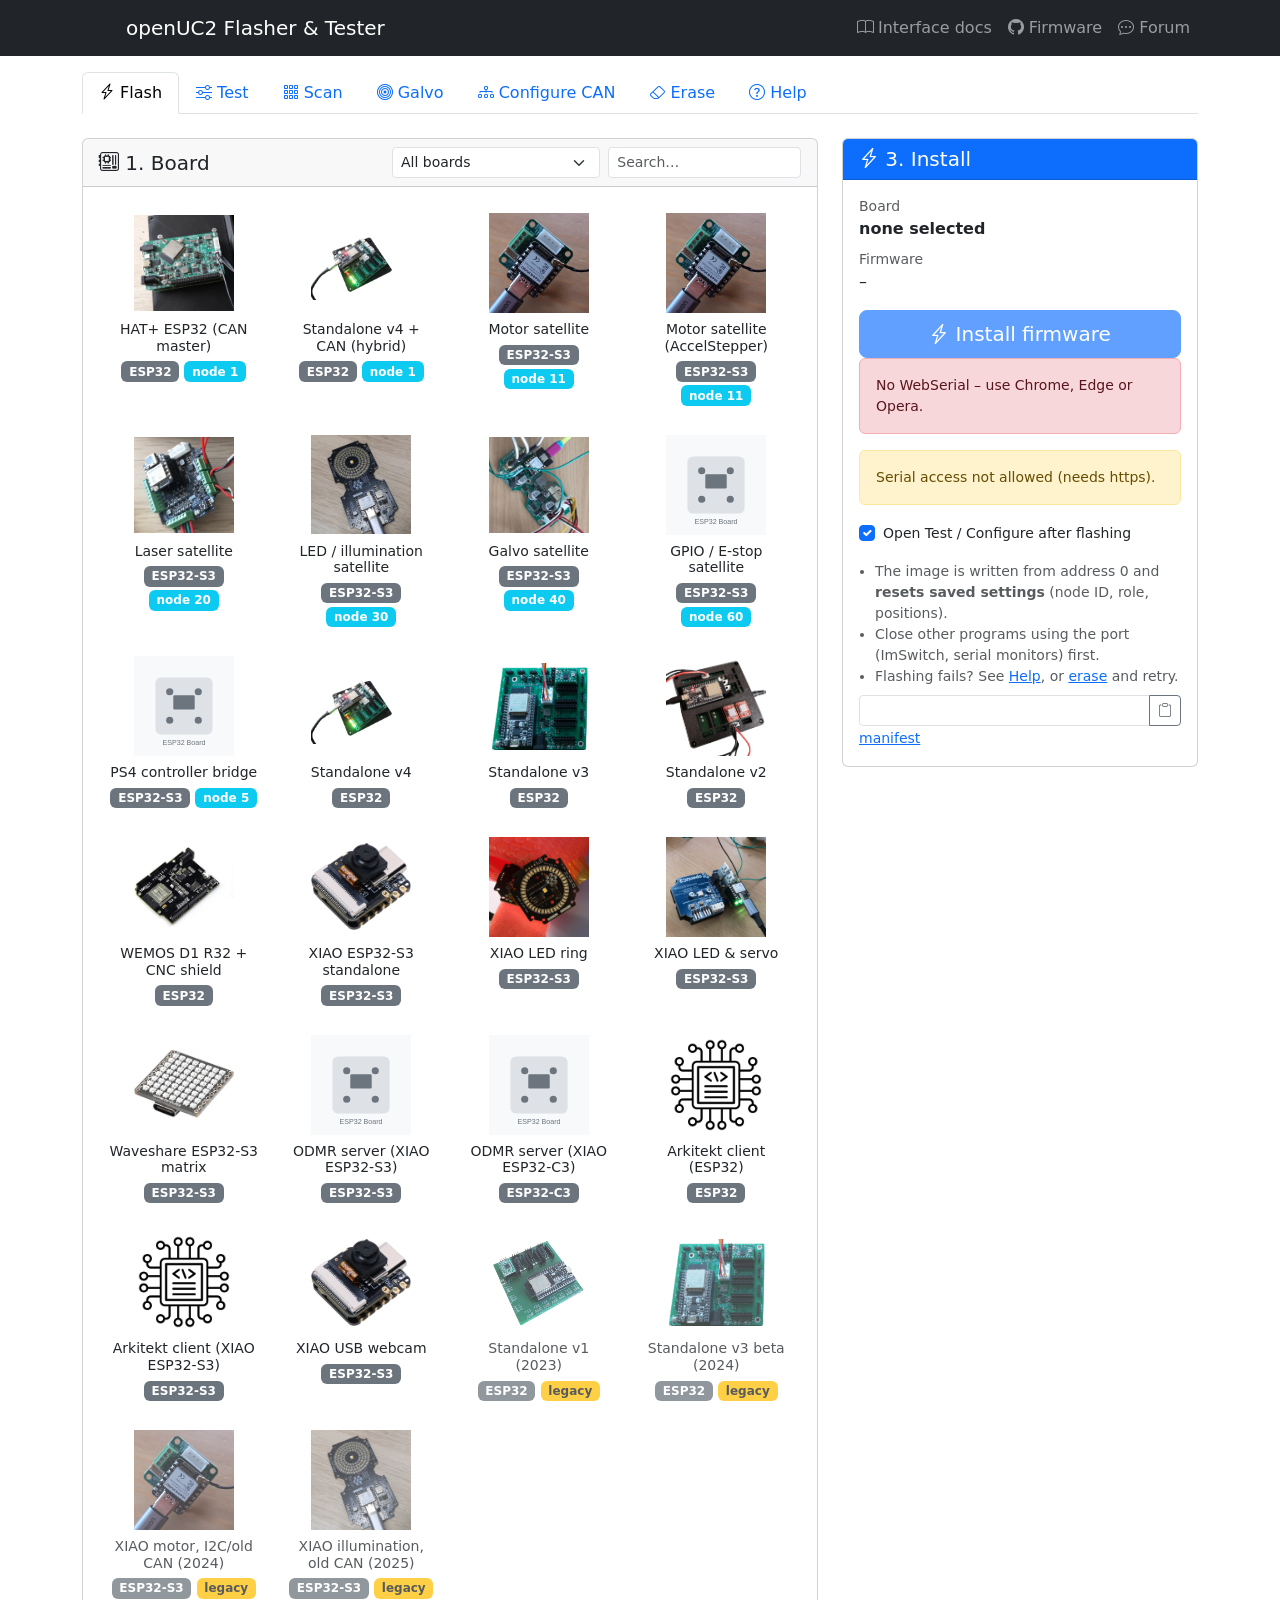
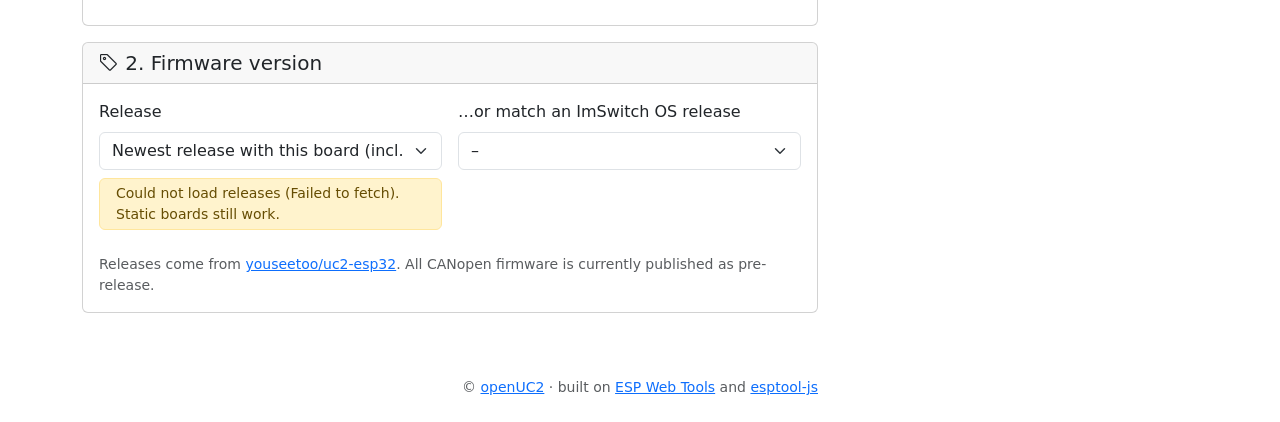
==== commit c6a1817d: "Adding galvo scan tab to the testing" ====
--- a/index.html
+++ b/index.html
@@ -61,8 +61,9 @@
         <li class="nav-item server-only"><button class="nav-link" id="microscope-tab" data-bs-toggle="tab" data-bs-target="#microscope-pane" type="button"><i class="bi bi-hdd-network"></i> Microscope</button></li>
         <li class="nav-item"><button class="nav-link" id="test-tab" data-bs-toggle="tab" data-bs-target="#test-pane" type="button"><i class="bi bi-sliders"></i> Test</button></li>
         <li class="nav-item"><button class="nav-link" id="scan-tab" data-bs-toggle="tab" data-bs-target="#scan-pane" type="button"><i class="bi bi-grid-3x3-gap"></i> Scan</button></li>
+        <li class="nav-item"><button class="nav-link" id="galvo-tab" data-bs-toggle="tab" data-bs-target="#galvo-pane" type="button"><i class="bi bi-bullseye"></i> Galvo</button></li>
         <li class="nav-item"><button class="nav-link" id="configure-tab" data-bs-toggle="tab" data-bs-target="#configure-pane" type="button"><i class="bi bi-diagram-3"></i> Configure CAN</button></li>
-        <li class="nav-item webserial-only"><button class="nav-link" id="erase-tab" data-bs-toggle="tab" data-bs-target="#erase-pane" type="button"><i class="bi bi-eraser"></i> Erase</button></li>
+        <li class="nav-item"><button class="nav-link" id="erase-tab" data-bs-toggle="tab" data-bs-target="#erase-pane" type="button"><i class="bi bi-eraser"></i> Erase</button></li>
         <li class="nav-item"><button class="nav-link" id="help-tab" data-bs-toggle="tab" data-bs-target="#help-pane" type="button"><i class="bi bi-question-circle"></i> Help</button></li>
       </ul>
 
@@ -432,6 +433,133 @@
           </div>
         </div>
 
+        <!-- ═══════════════ GALVO ═══════════════ -->
+        <div class="tab-pane fade" id="galvo-pane" role="tabpanel">
+          <div class="row g-4">
+            <div class="col-lg-7">
+              <div id="galvoIssues" class="hidden"></div>
+
+              <div id="galvoRasterBlock">
+                <div class="card mb-3">
+                  <div class="card-header"><h5 class="mb-0"><i class="bi bi-aspect-ratio"></i> Resolution &amp; scan window</h5></div>
+                  <div class="card-body">
+                    <div class="row g-2 small mb-3" id="galvoRes"></div>
+                    <div id="galvoWindow"></div>
+                    <div class="d-flex flex-wrap gap-1 align-items-center">
+                      <span class="small text-muted me-1">Presets</span>
+                      <button class="btn btn-sm btn-outline-secondary" data-galvo-preset="64">64²</button>
+                      <button class="btn btn-sm btn-outline-secondary" data-galvo-preset="256">256²</button>
+                      <button class="btn btn-sm btn-outline-secondary" data-galvo-preset="512">512²</button>
+                      <button class="btn btn-sm btn-outline-secondary" data-galvo-preset="full">Full range</button>
+                      <button class="btn btn-sm btn-outline-secondary" data-galvo-preset="center50">Center 50 %</button>
+                    </div>
+                  </div>
+                </div>
+                <div class="card mb-3">
+                  <div class="card-header"><h5 class="mb-0"><i class="bi bi-stopwatch"></i> Timing &amp; frames</h5></div>
+                  <div class="card-body">
+                    <div class="row g-2 small" id="galvoTiming"></div>
+                    <div class="small mt-2 p-2 rounded bg-light" id="galvoInfo"></div>
+                  </div>
+                </div>
+                <div class="card mb-3">
+                  <div class="card-header"><h5 class="mb-0"><i class="bi bi-sliders2"></i> Line profile &amp; triggers</h5></div>
+                  <div class="card-body">
+                    <svg id="galvoProfile" class="galvo-canvas" viewBox="0 0 400 176" role="img" aria-label="X mirror position over two scan lines"></svg>
+                    <div class="small mt-1" id="galvoLegend"></div>
+                    <div class="form-text mt-0 mb-3">X position of the mirror per sample for two lines, as the board builds it. Below the trace: where the pixel clock, the frame / line markers and the laser gate are active.</div>
+                    <div class="row g-2 small" id="galvoAdv"></div>
+                    <div class="form-text">Over a CAN master (the galvo sits on a satellite) the current firmware forwards only NX, NY, the window, dwell, pre-blank / fly-back / settle samples, the trigger switch and bidirectional. Frame count, overscan, laser blanking, hardware clock, trigger delay / width and the LUT take effect on a board with its own galvo.</div>
+                  </div>
+                </div>
+              </div>
+
+              <div id="galvoPointsBlock" class="hidden">
+                <div class="card mb-3">
+                  <div class="card-header d-flex justify-content-between align-items-center">
+                    <h5 class="mb-0"><i class="bi bi-record-circle"></i> Arbitrary points</h5>
+                    <span class="small text-muted" id="galvoPtsCount">0 / 256</span>
+                  </div>
+                  <div class="card-body">
+                    <div class="row g-2 small align-items-end">
+                      <div class="col-4"><label class="form-label mb-0" for="galvo_pts_dwell" title="Dwell time of each new point, in µs">Dwell (µs)</label><input type="number" class="form-control form-control-sm" id="galvo_pts_dwell" value="500" min="0" /></div>
+                      <div class="col-4"><label class="form-label mb-0" for="galvo_trigger" title="AUTO: laser pin high while dwelling, low while moving. HIGH / LOW force it. CONTINUOUS: high for the whole scan.">Laser trigger</label>
+                        <select class="form-select form-select-sm" id="galvo_trigger"><option>AUTO</option><option>HIGH</option><option>LOW</option><option>CONTINUOUS</option></select></div>
+                      <div class="col-4"><button class="btn btn-sm btn-outline-secondary w-100" id="galvoTriggerSet" data-needs-conn title="Set the laser trigger mode now, without sending points">Set now</button></div>
+                    </div>
+                    <div class="row g-2 small align-items-end mt-1">
+                      <div class="col-4"><label class="form-label mb-0" for="galvo_pts_n">Circle points</label><input type="number" class="form-control form-control-sm" id="galvo_pts_n" value="32" min="1" max="256" /></div>
+                      <div class="col-4"><button class="btn btn-sm btn-outline-primary w-100" id="galvoPtsCircle" title="Circle inscribed in the scan window">Circle</button></div>
+                      <div class="col-4"></div>
+                      <div class="col-2"><label class="form-label mb-0" for="galvo_pts_gx">Grid X</label><input type="number" class="form-control form-control-sm" id="galvo_pts_gx" value="4" min="1" max="256" /></div>
+                      <div class="col-2"><label class="form-label mb-0" for="galvo_pts_gy">Grid Y</label><input type="number" class="form-control form-control-sm" id="galvo_pts_gy" value="4" min="1" max="256" /></div>
+                      <div class="col-4"><button class="btn btn-sm btn-outline-primary w-100" id="galvoPtsGrid" title="Grid over the scan window (set it in Raster mode)">Grid</button></div>
+                      <div class="col-4"><button class="btn btn-sm btn-outline-danger w-100" id="galvoPtsClear">Clear</button></div>
+                    </div>
+                    <div class="form-text">Circle and grid use the scan window from Raster mode. You can also click in the preview to add points.</div>
+                    <div class="table-responsive mt-2" style="max-height: 260px; overflow-y: auto">
+                      <table class="table table-sm small mb-0">
+                        <thead><tr><th>#</th><th>X</th><th>Y</th><th>Dwell µs</th><th></th></tr></thead>
+                        <tbody id="galvoPtsBody"></tbody>
+                      </table>
+                    </div>
+                  </div>
+                </div>
+              </div>
+
+              <div class="card mb-3">
+                <div class="card-header"><h5 class="mb-0"><i class="bi bi-geo-alt"></i> Park / go to</h5></div>
+                <div class="card-body">
+                  <div class="row g-2 small align-items-end">
+                    <div class="col-3"><label class="form-label mb-0" for="galvo_park_x">X</label><input type="number" class="form-control form-control-sm" id="galvo_park_x" value="2048" min="0" max="4095" /></div>
+                    <div class="col-3"><label class="form-label mb-0" for="galvo_park_y">Y</label><input type="number" class="form-control form-control-sm" id="galvo_park_y" value="2048" min="0" max="4095" /></div>
+                    <div class="col-6 d-flex gap-1">
+                      <button class="btn btn-sm btn-primary" id="galvoPark" data-needs-conn>Go to</button>
+                      <button class="btn btn-sm btn-outline-primary" id="galvoCenter" data-needs-conn>Center</button>
+                    </div>
+                  </div>
+                  <div class="form-text">Stops a running scan and holds the beam at this DAC position (0–4095).</div>
+                </div>
+              </div>
+              <div class="console-slot"></div>
+            </div>
+
+            <div class="col-lg-5 order-first order-lg-last">
+              <div class="sticky-top" style="top: 1rem; max-height: calc(100vh - 2rem); overflow-y: auto">
+                <div class="card mb-3">
+                  <div class="card-header d-flex flex-wrap gap-2 align-items-center">
+                    <h5 class="mb-0 me-auto"><i class="bi bi-bullseye"></i> Galvo scanner (<code>/galvo_act</code>)</h5>
+                    <div class="btn-group btn-group-sm" role="group" aria-label="Scan mode">
+                      <input type="radio" class="btn-check" name="galvoMode" id="galvoModeRaster" value="raster" checked />
+                      <label class="btn btn-outline-primary" for="galvoModeRaster"><i class="bi bi-grid-3x3-gap"></i> Raster</label>
+                      <input type="radio" class="btn-check" name="galvoMode" id="galvoModePoints" value="points" />
+                      <label class="btn btn-outline-primary" for="galvoModePoints"><i class="bi bi-record-circle"></i> Points</label>
+                    </div>
+                  </div>
+                  <div class="card-body">
+                    <div class="d-flex flex-wrap gap-2 align-items-center">
+                      <button class="btn btn-success" id="galvoStart" data-needs-conn><i class="bi bi-play-fill"></i> <span id="galvoStartLabel">Apply &amp; start scan</span></button>
+                      <button class="btn btn-danger" id="galvoStop" data-needs-conn><i class="bi bi-stop-fill"></i> Stop</button>
+                      <button class="btn btn-sm btn-outline-secondary" id="galvoRead" data-needs-conn title="Ask the board for its current scan config and fill the form"><i class="bi bi-download"></i> Read config</button>
+                      <button class="btn btn-sm btn-outline-secondary" id="galvoRefresh" data-needs-conn title="/galvo_get"><i class="bi bi-arrow-clockwise"></i> Status</button>
+                    </div>
+                    <div class="d-flex flex-wrap gap-1 mt-2" id="galvoChips"><span class="badge bg-secondary">no status yet</span></div>
+                    <div class="small mt-2" id="galvoMsg"></div>
+                  </div>
+                </div>
+
+                <div class="card mb-3">
+                  <div class="card-header"><h5 class="mb-0"><i class="bi bi-bounding-box"></i> Scan preview</h5></div>
+                  <div class="card-body p-2">
+                    <svg id="galvoPreview" class="galvo-canvas" viewBox="0 0 340 340" role="img" aria-label="Scan area in the 4096 by 4096 DAC range"></svg>
+                    <div class="small text-muted mt-1 text-center" id="galvoPreviewHint"></div>
+                  </div>
+                </div>
+              </div>
+            </div>
+          </div>
+        </div>
+
         <!-- ═══════════════ CONFIGURE CAN ═══════════════ -->
         <div class="tab-pane fade" id="configure-pane" role="tabpanel">
           <div class="row g-4">
@@ -563,6 +691,10 @@
                   <div class="form-check mb-3">
                     <input class="form-check-input" type="radio" name="eraseType" id="eraseAll" value="all" />
                     <label class="form-check-label" for="eraseAll"><strong>Everything</strong> – blank chip. Flash a firmware afterwards.</label>
+                  </div>
+                  <div class="server-only mb-3">
+                    <label for="erasePort" class="form-label small text-muted mb-0">Serial port on the microscope</label>
+                    <select id="erasePort" class="form-select form-select-sm" style="max-width: 360px"></select>
                   </div>
                   <button id="eraseFlashBtn" class="btn btn-danger"><i class="bi bi-eraser"></i> Erase</button>
                   <div id="eraseProgress" class="mt-3 hidden">
--- a/css/flasher.css
+++ b/css/flasher.css
@@ -155,3 +155,25 @@
 body:not(.server-mode) .server-only,
 body:not(.server-available) .server-available,
 body.server-mode .webserial-only { display: none !important; }
+
+/* Galvo tab: scan preview and line-timing plot */
+.galvo-canvas {
+  display: block;
+  width: 100%;
+  max-width: 420px;
+  height: auto;
+  margin: 0 auto;
+  background-color: #0a0a15;
+  border: 1px solid #444;
+  border-radius: 4px;
+  touch-action: none;
+  user-select: none;
+}
+.galvo-sw {
+  display: inline-block;
+  width: 0.8em;
+  height: 0.8em;
+  margin-right: 0.25em;
+  border-radius: 2px;
+  vertical-align: -0.05em;
+}
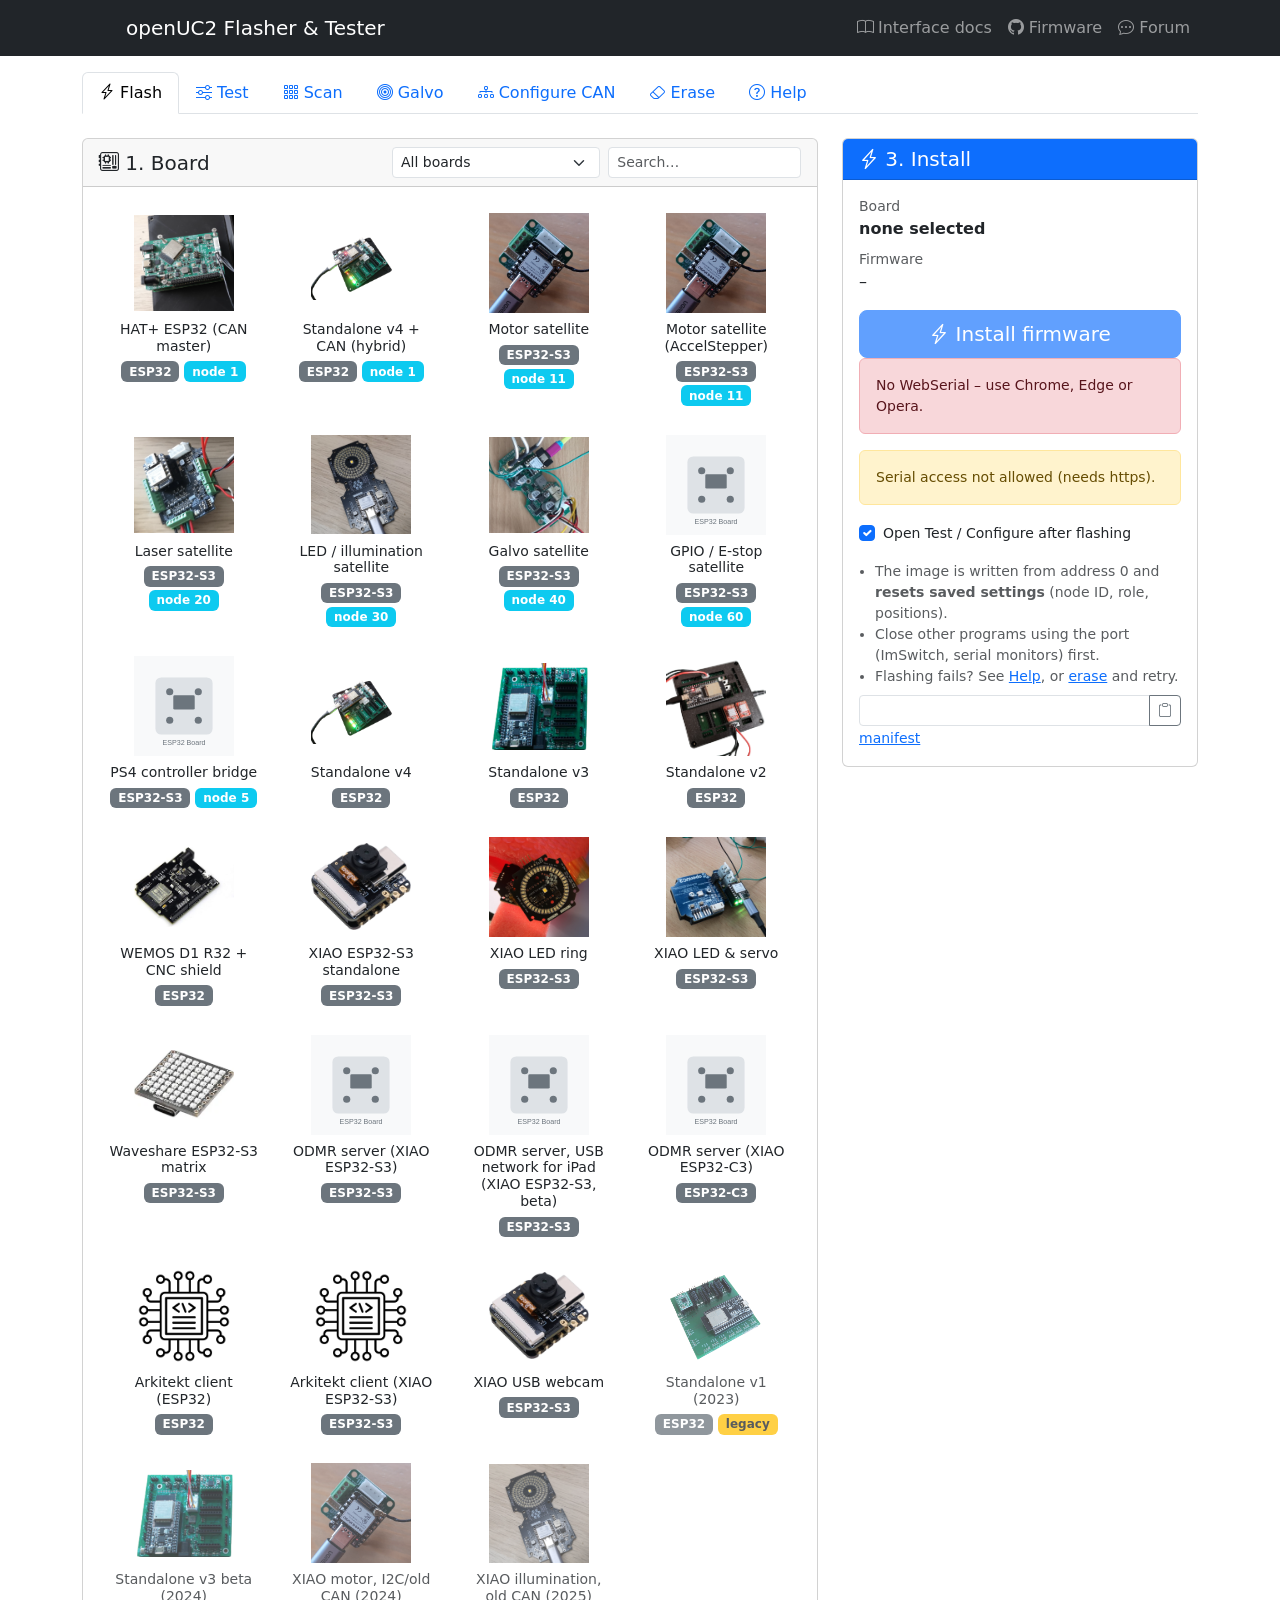
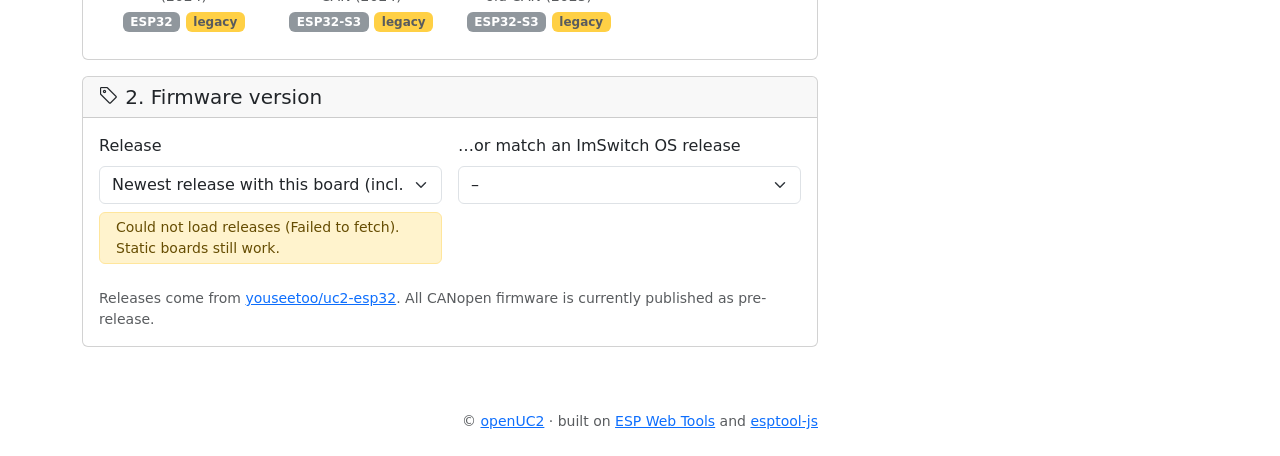
==== commit 7f2f039c: "updating default settings for galvo" ====
--- a/index.html
+++ b/index.html
@@ -460,6 +460,10 @@
                   <div class="card-body">
                     <div class="row g-2 small" id="galvoTiming"></div>
                     <div class="small mt-2 p-2 rounded bg-light" id="galvoInfo"></div>
+                    <div class="d-flex flex-wrap gap-2 align-items-center mt-2">
+                      <button class="btn btn-sm btn-outline-primary" data-galvo-preset="flim" title="Dwell 25 µs, pre-blank 64, overscan 32, fly-back 256, settle 128, software pixel clock: the raster validated with FLIM LABS. Keeps NX, NY and the window.">FLIM timing</button>
+                      <span class="small text-muted">What each parameter does: <a href="https://docs.openuc2.com/usage/disc/galvo-addon/reference/scan-parameters" target="_blank" rel="noopener">scan parameters</a> · stripes, dots or lines in a FLIM image: <a href="https://docs.openuc2.com/usage/disc/galvo-addon/explanation/flim-image-artefacts" target="_blank" rel="noopener">causes and fixes</a></span>
+                    </div>
                   </div>
                 </div>
                 <div class="card mb-3">
